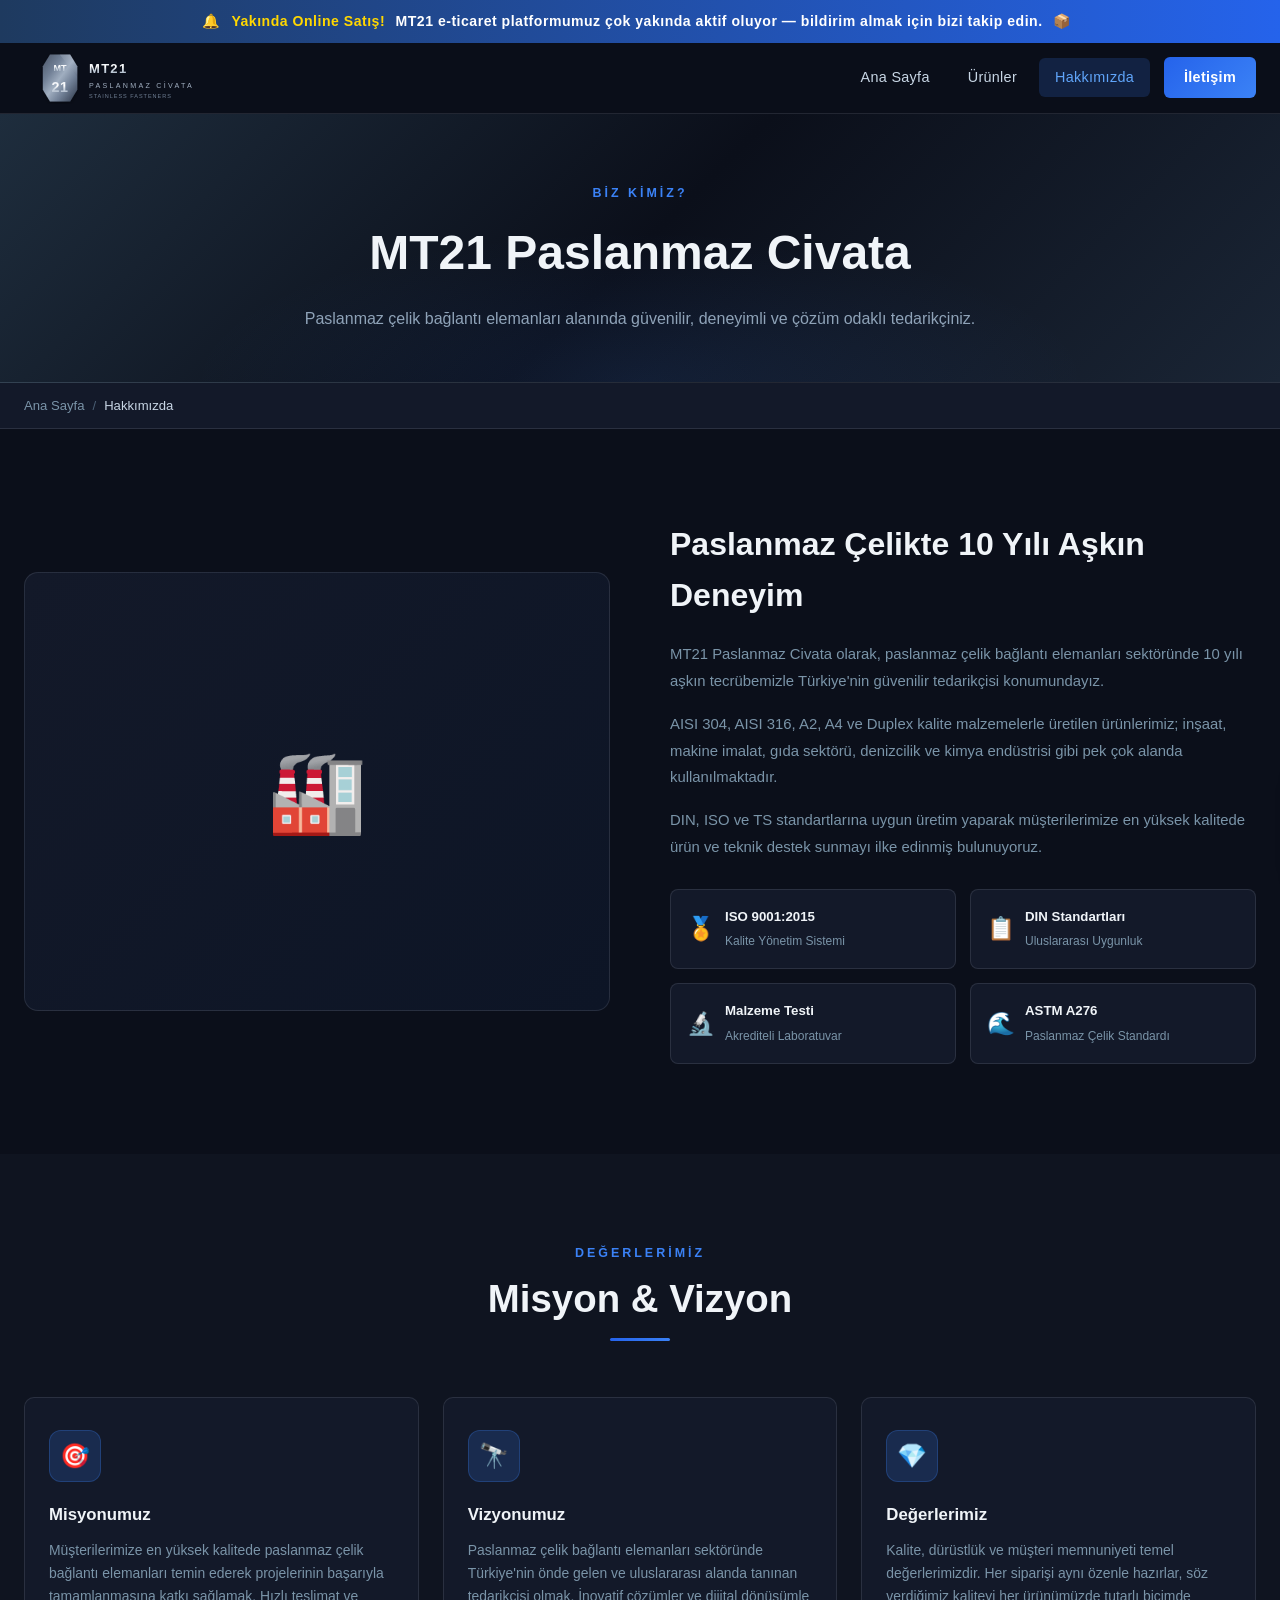
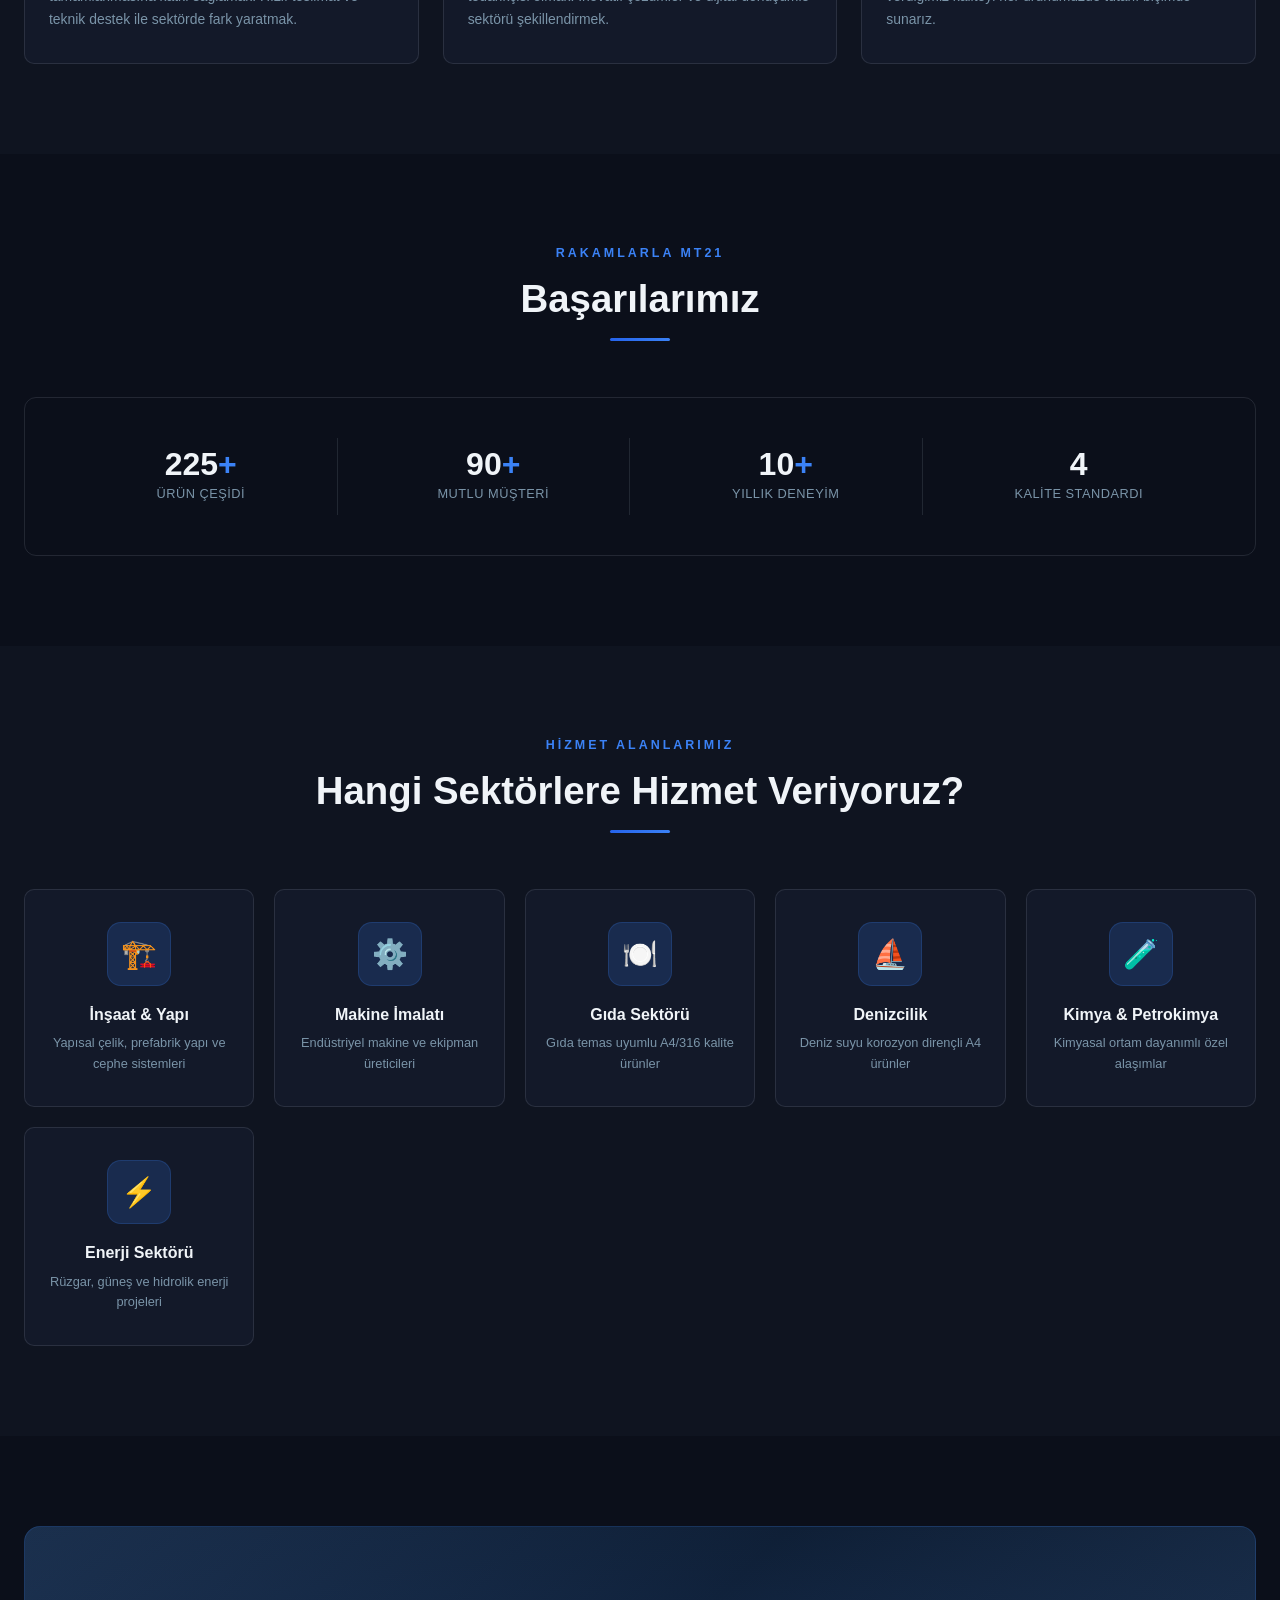
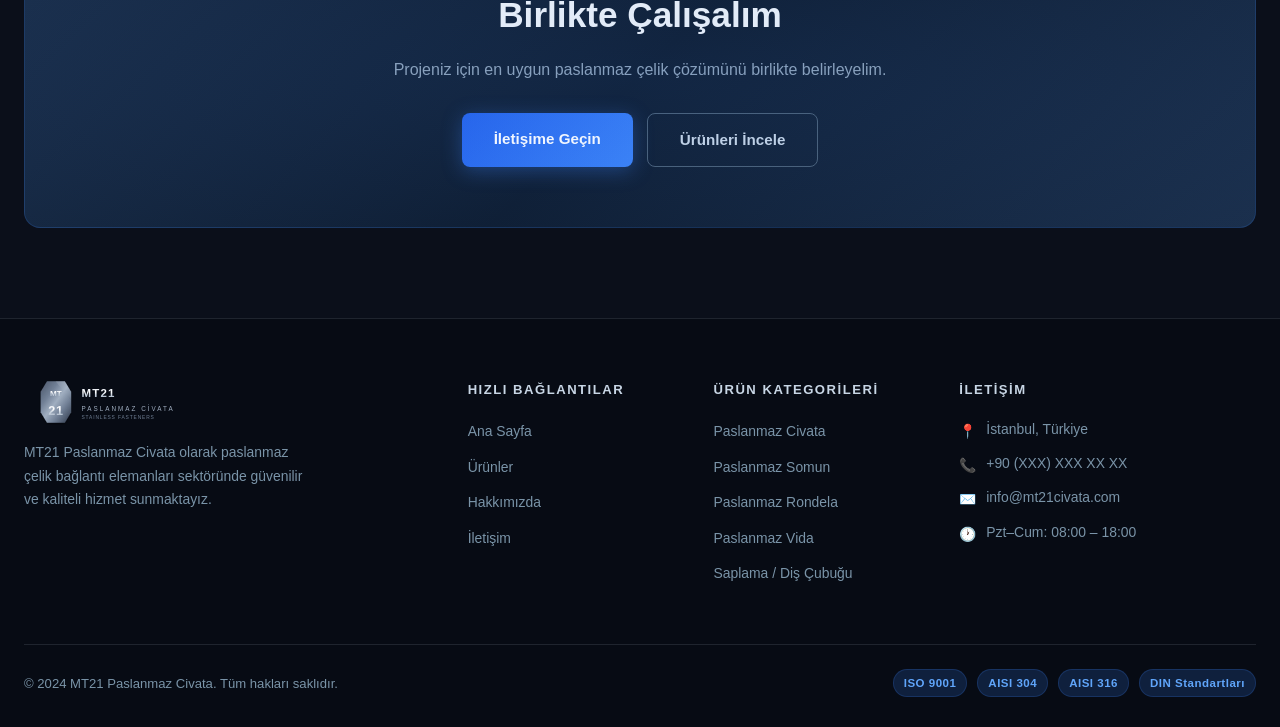
==== hakkimizda.html @ 6f1c07ac "MT21 Paslanmaz Civata tanıtım sitesi oluşturuldu - MT21 hexagon logolu SVG oluşturuldu (paslanmaz çe" ====
<!DOCTYPE html>
<html lang="tr">
<head>
  <meta charset="UTF-8" />
  <meta name="viewport" content="width=device-width, initial-scale=1.0" />
  <title>Hakkımızda | MT21 Paslanmaz Civata</title>
  <meta name="description" content="MT21 Paslanmaz Civata hakkında. Paslanmaz çelik bağlantı elemanları sektöründe deneyimli ve güvenilir tedarikçiniz." />
  <link rel="icon" type="image/svg+xml" href="images/logo.svg" />
  <link rel="stylesheet" href="css/style.css" />
</head>
<body>

  <div class="announcement-bar">
    🔔 <span>Yakında Online Satış!</span>
    MT21 e-ticaret platformumuz çok yakında aktif oluyor — bildirim almak için bizi takip edin.
    <span>📦</span>
  </div>

  <header>
    <div class="header-inner">
      <a href="index.html" class="logo">
        <img src="images/logo.svg" alt="MT21 Paslanmaz Civata Logo" />
      </a>
      <nav>
        <a href="index.html">Ana Sayfa</a>
        <a href="urunler.html">Ürünler</a>
        <a href="hakkimizda.html" class="active">Hakkımızda</a>
        <a href="iletisim.html" class="nav-contact-btn">İletişim</a>
      </nav>
      <button class="hamburger" id="hamburger" aria-label="Menü">
        <span></span><span></span><span></span>
      </button>
    </div>
    <div class="mobile-menu" id="mobileMenu">
      <a href="index.html">Ana Sayfa</a>
      <a href="urunler.html">Ürünler</a>
      <a href="hakkimizda.html" class="active">Hakkımızda</a>
      <a href="iletisim.html">İletişim</a>
    </div>
  </header>

  <div class="page-hero">
    <div class="page-hero-content">
      <div class="pre-title">Biz Kimiz?</div>
      <h1>MT21 Paslanmaz Civata</h1>
      <p>Paslanmaz çelik bağlantı elemanları alanında güvenilir, deneyimli ve çözüm odaklı tedarikçiniz.</p>
    </div>
  </div>

  <div class="breadcrumb">
    <div class="breadcrumb-inner">
      <a href="index.html">Ana Sayfa</a>
      <span class="sep">/</span>
      <span class="current">Hakkımızda</span>
    </div>
  </div>

  <main>

    <!-- HAKKIMIZDA TANITIM -->
    <div class="section">
      <div class="about-grid">
        <div class="about-visual">
          <div class="about-img-placeholder">🏭</div>
        </div>
        <div class="about-text">
          <h2>Paslanmaz Çelikte 10 Yılı Aşkın Deneyim</h2>
          <p>
            MT21 Paslanmaz Civata olarak, paslanmaz çelik bağlantı elemanları sektöründe
            10 yılı aşkın tecrübemizle Türkiye'nin güvenilir tedarikçisi konumundayız.
          </p>
          <p>
            AISI 304, AISI 316, A2, A4 ve Duplex kalite malzemelerle üretilen ürünlerimiz;
            inşaat, makine imalat, gıda sektörü, denizcilik ve kimya endüstrisi gibi
            pek çok alanda kullanılmaktadır.
          </p>
          <p>
            DIN, ISO ve TS standartlarına uygun üretim yaparak müşterilerimize en yüksek
            kalitede ürün ve teknik destek sunmayı ilke edinmiş bulunuyoruz.
          </p>
          <div class="cert-grid">
            <div class="cert-item">
              <span>🏅</span>
              <div>
                <strong>ISO 9001:2015</strong>
                <small>Kalite Yönetim Sistemi</small>
              </div>
            </div>
            <div class="cert-item">
              <span>📋</span>
              <div>
                <strong>DIN Standartları</strong>
                <small>Uluslararası Uygunluk</small>
              </div>
            </div>
            <div class="cert-item">
              <span>🔬</span>
              <div>
                <strong>Malzeme Testi</strong>
                <small>Akrediteli Laboratuvar</small>
              </div>
            </div>
            <div class="cert-item">
              <span>🌊</span>
              <div>
                <strong>ASTM A276</strong>
                <small>Paslanmaz Çelik Standardı</small>
              </div>
            </div>
          </div>
        </div>
      </div>
    </div>

    <!-- MİSYON VİZYON -->
    <div class="section-alt">
      <div class="section" style="max-width:1280px; margin:0 auto;">
        <div class="section-header">
          <div class="pre-title">Değerlerimiz</div>
          <h2>Misyon & Vizyon</h2>
          <div class="divider"></div>
        </div>
        <div class="features-grid">
          <div class="feature-card">
            <div class="feature-icon">🎯</div>
            <h3>Misyonumuz</h3>
            <p>
              Müşterilerimize en yüksek kalitede paslanmaz çelik bağlantı elemanları
              temin ederek projelerinin başarıyla tamamlanmasına katkı sağlamak.
              Hızlı teslimat ve teknik destek ile sektörde fark yaratmak.
            </p>
          </div>
          <div class="feature-card">
            <div class="feature-icon">🔭</div>
            <h3>Vizyonumuz</h3>
            <p>
              Paslanmaz çelik bağlantı elemanları sektöründe Türkiye'nin önde gelen
              ve uluslararası alanda tanınan tedarikçisi olmak. İnovatif çözümler
              ve dijital dönüşümle sektörü şekillendirmek.
            </p>
          </div>
          <div class="feature-card">
            <div class="feature-icon">💎</div>
            <h3>Değerlerimiz</h3>
            <p>
              Kalite, dürüstlük ve müşteri memnuniyeti temel değerlerimizdir.
              Her siparişi aynı özenle hazırlar, söz verdiğimiz kaliteyi her ürünümüzde
              tutarlı biçimde sunarız.
            </p>
          </div>
        </div>
      </div>
    </div>

    <!-- İSTATİSTİKLER -->
    <div class="section">
      <div class="section-header">
        <div class="pre-title">Rakamlarla MT21</div>
        <h2>Başarılarımız</h2>
        <div class="divider"></div>
      </div>
      <div class="stats-inner" style="border:1px solid var(--border); border-radius:12px; padding:40px;">
        <div class="stat-item">
          <div class="stat-num" data-target="500">0<span>+</span></div>
          <div class="stat-label">Ürün Çeşidi</div>
        </div>
        <div class="stat-item">
          <div class="stat-num" data-target="200">0<span>+</span></div>
          <div class="stat-label">Mutlu Müşteri</div>
        </div>
        <div class="stat-item">
          <div class="stat-num" data-target="10">0<span>+</span></div>
          <div class="stat-label">Yıllık Deneyim</div>
        </div>
        <div class="stat-item">
          <div class="stat-num" data-target="4">0</div>
          <div class="stat-label">Kalite Standardı</div>
        </div>
      </div>
    </div>

    <!-- SEKTÖRLER -->
    <div class="section-alt">
      <div class="section" style="max-width:1280px; margin:0 auto;">
        <div class="section-header">
          <div class="pre-title">Hizmet Alanlarımız</div>
          <h2>Hangi Sektörlere Hizmet Veriyoruz?</h2>
          <div class="divider"></div>
        </div>
        <div class="categories-grid">
          <div class="cat-card">
            <div class="cat-icon">🏗️</div>
            <h3>İnşaat & Yapı</h3>
            <p>Yapısal çelik, prefabrik yapı ve cephe sistemleri</p>
          </div>
          <div class="cat-card">
            <div class="cat-icon">⚙️</div>
            <h3>Makine İmalatı</h3>
            <p>Endüstriyel makine ve ekipman üreticileri</p>
          </div>
          <div class="cat-card">
            <div class="cat-icon">🍽️</div>
            <h3>Gıda Sektörü</h3>
            <p>Gıda temas uyumlu A4/316 kalite ürünler</p>
          </div>
          <div class="cat-card">
            <div class="cat-icon">⛵</div>
            <h3>Denizcilik</h3>
            <p>Deniz suyu korozyon dirençli A4 ürünler</p>
          </div>
          <div class="cat-card">
            <div class="cat-icon">🧪</div>
            <h3>Kimya & Petrokimya</h3>
            <p>Kimyasal ortam dayanımlı özel alaşımlar</p>
          </div>
          <div class="cat-card">
            <div class="cat-icon">⚡</div>
            <h3>Enerji Sektörü</h3>
            <p>Rüzgar, güneş ve hidrolik enerji projeleri</p>
          </div>
        </div>
      </div>
    </div>

    <!-- CTA -->
    <div class="section">
      <div class="cta-banner">
        <h2>Birlikte Çalışalım</h2>
        <p>Projeniz için en uygun paslanmaz çelik çözümünü birlikte belirleyelim.</p>
        <div class="cta-buttons">
          <a href="iletisim.html" class="btn-primary">İletişime Geçin</a>
          <a href="urunler.html" class="btn-outline">Ürünleri İncele</a>
        </div>
      </div>
    </div>

  </main>

  <footer>
    <div class="footer-inner">
      <div class="footer-grid">
        <div class="footer-brand">
          <img src="images/logo.svg" alt="MT21 Logo" />
          <p>MT21 Paslanmaz Civata olarak paslanmaz çelik bağlantı elemanları sektöründe güvenilir ve kaliteli hizmet sunmaktayız.</p>
        </div>
        <div class="footer-col">
          <h4>Hızlı Bağlantılar</h4>
          <ul>
            <li><a href="index.html">Ana Sayfa</a></li>
            <li><a href="urunler.html">Ürünler</a></li>
            <li><a href="hakkimizda.html">Hakkımızda</a></li>
            <li><a href="iletisim.html">İletişim</a></li>
          </ul>
        </div>
        <div class="footer-col">
          <h4>Ürün Kategorileri</h4>
          <ul>
            <li><a href="urunler.html">Paslanmaz Civata</a></li>
            <li><a href="urunler.html">Paslanmaz Somun</a></li>
            <li><a href="urunler.html">Paslanmaz Rondela</a></li>
            <li><a href="urunler.html">Paslanmaz Vida</a></li>
            <li><a href="urunler.html">Saplama / Diş Çubuğu</a></li>
          </ul>
        </div>
        <div class="footer-col footer-contact">
          <h4>İletişim</h4>
          <p><span>📍</span><span>İstanbul, Türkiye</span></p>
          <p><span>📞</span><span>+90 (XXX) XXX XX XX</span></p>
          <p><span>✉️</span><span>info@mt21civata.com</span></p>
          <p><span>🕐</span><span>Pzt–Cum: 08:00 – 18:00</span></p>
        </div>
      </div>
      <div class="footer-bottom">
        <p>© 2024 MT21 Paslanmaz Civata. Tüm hakları saklıdır.</p>
        <div class="badges">
          <span class="badge">ISO 9001</span>
          <span class="badge">AISI 304</span>
          <span class="badge">AISI 316</span>
          <span class="badge">DIN Standartları</span>
        </div>
      </div>
    </div>
  </footer>

  <div class="toast" id="toast">
    <div class="toast-icon">🛒</div>
    <div class="toast-body">
      <h4>Online Satış Geliyor!</h4>
      <p>E-ticaret sistemimiz çok yakında aktif olacak. Takipte kalın!</p>
    </div>
    <button class="toast-close" id="toastClose">✕</button>
  </div>

  <button class="back-top" id="backTop" title="Yukarı Çık">↑</button>

  <script src="js/main.js"></script>
</body>
</html>
---- css/style.css ----
/* ============================================
   MT21 PASLANMAZ CİVATA - Ana Stil Dosyası
   Renk Teması: Paslanmaz Çelik / Teknolojik
============================================ */

:root {
  --bg-dark:       #0B0F1A;
  --bg-card:       #131929;
  --bg-section:    #0F1420;
  --steel-light:   #C8D6E5;
  --steel-mid:     #8FA3B8;
  --steel-dark:    #4A5F74;
  --blue-accent:   #3B82F6;
  --blue-bright:   #60A5FA;
  --blue-glow:     rgba(59,130,246,0.18);
  --white:         #F0F4F8;
  --text-main:     #D1DCE8;
  --text-muted:    #7A94A8;
  --border:        rgba(200,214,229,0.12);
  --gradient-metal: linear-gradient(135deg, #1E2D3D 0%, #0B0F1A 50%, #1A2535 100%);
  --gradient-btn:  linear-gradient(135deg, #2563EB, #3B82F6);
  --shadow:        0 8px 32px rgba(0,0,0,0.5);
  --shadow-card:   0 4px 20px rgba(0,0,0,0.4);
  --radius:        10px;
  --transition:    all 0.3s ease;
}

* { margin: 0; padding: 0; box-sizing: border-box; }

html { scroll-behavior: smooth; }

body {
  font-family: 'Segoe UI', 'Inter', Arial, sans-serif;
  background: var(--bg-dark);
  color: var(--text-main);
  line-height: 1.6;
  overflow-x: hidden;
}

a { text-decoration: none; color: inherit; transition: var(--transition); }
ul { list-style: none; }
img { max-width: 100%; display: block; }
button { cursor: pointer; border: none; outline: none; }

/* ---- ANNOUNCEMENT BANNER ---- */
.announcement-bar {
  background: linear-gradient(90deg, #1e3a5f, #2563EB, #1e3a5f);
  background-size: 200% 100%;
  animation: bannerShift 4s ease infinite;
  text-align: center;
  padding: 10px 20px;
  font-size: 0.88rem;
  font-weight: 600;
  letter-spacing: 0.5px;
  color: #fff;
  position: relative;
  z-index: 100;
}
.announcement-bar span { color: #FFD700; margin: 0 6px; }
@keyframes bannerShift {
  0%   { background-position: 0% 50%; }
  50%  { background-position: 100% 50%; }
  100% { background-position: 0% 50%; }
}

/* ---- HEADER ---- */
header {
  position: sticky;
  top: 0;
  z-index: 999;
  background: rgba(11,15,26,0.95);
  backdrop-filter: blur(12px);
  border-bottom: 1px solid var(--border);
}
.header-inner {
  max-width: 1280px;
  margin: 0 auto;
  padding: 0 24px;
  display: flex;
  align-items: center;
  justify-content: space-between;
  height: 70px;
}
.logo img { height: 52px; width: auto; }

nav { display: flex; align-items: center; gap: 6px; }
nav a {
  padding: 8px 16px;
  border-radius: 6px;
  font-size: 0.9rem;
  font-weight: 500;
  color: var(--steel-light);
  letter-spacing: 0.3px;
}
nav a:hover, nav a.active {
  background: var(--blue-glow);
  color: var(--blue-bright);
}
.nav-contact-btn {
  margin-left: 8px;
  padding: 9px 20px !important;
  background: var(--gradient-btn) !important;
  color: #fff !important;
  border-radius: 6px !important;
  font-weight: 600 !important;
}
.nav-contact-btn:hover { opacity: 0.9; transform: translateY(-1px); }

.hamburger {
  display: none;
  flex-direction: column;
  gap: 5px;
  background: none;
  padding: 6px;
}
.hamburger span {
  display: block; width: 24px; height: 2px;
  background: var(--steel-light); border-radius: 2px;
  transition: var(--transition);
}

/* ---- HERO ---- */
.hero {
  position: relative;
  min-height: 92vh;
  display: flex;
  align-items: center;
  overflow: hidden;
  background: var(--gradient-metal);
}
.hero-bg {
  position: absolute; inset: 0;
  background:
    radial-gradient(ellipse 60% 50% at 70% 50%, rgba(59,130,246,0.12) 0%, transparent 70%),
    radial-gradient(ellipse 40% 60% at 10% 80%, rgba(59,130,246,0.07) 0%, transparent 60%);
}
.hero-grid {
  position: absolute; inset: 0;
  background-image:
    linear-gradient(rgba(200,214,229,0.04) 1px, transparent 1px),
    linear-gradient(90deg, rgba(200,214,229,0.04) 1px, transparent 1px);
  background-size: 50px 50px;
}
.hero-content {
  position: relative;
  max-width: 1280px;
  margin: 0 auto;
  padding: 80px 24px;
  display: grid;
  grid-template-columns: 1fr 1fr;
  gap: 60px;
  align-items: center;
}
.hero-text .tag {
  display: inline-flex; align-items: center; gap: 8px;
  background: var(--blue-glow);
  border: 1px solid rgba(59,130,246,0.3);
  padding: 6px 16px; border-radius: 50px;
  font-size: 0.8rem; font-weight: 600;
  color: var(--blue-bright); letter-spacing: 1px;
  text-transform: uppercase; margin-bottom: 24px;
}
.hero-text .tag::before {
  content: ''; width: 7px; height: 7px;
  background: var(--blue-accent); border-radius: 50%;
  animation: pulse 2s ease infinite;
}
@keyframes pulse {
  0%, 100% { opacity: 1; transform: scale(1); }
  50% { opacity: 0.5; transform: scale(1.5); }
}
.hero-text h1 {
  font-size: clamp(2.2rem, 4vw, 3.4rem);
  font-weight: 900;
  line-height: 1.15;
  color: var(--white);
  margin-bottom: 20px;
  letter-spacing: -0.5px;
}
.hero-text h1 .highlight {
  background: linear-gradient(90deg, var(--blue-accent), var(--blue-bright));
  -webkit-background-clip: text;
  -webkit-text-fill-color: transparent;
  background-clip: text;
}
.hero-text p {
  font-size: 1.05rem;
  color: var(--steel-mid);
  margin-bottom: 36px;
  max-width: 480px;
}
.hero-buttons { display: flex; gap: 14px; flex-wrap: wrap; }
.btn-primary {
  padding: 14px 32px;
  background: var(--gradient-btn);
  color: #fff;
  border-radius: 8px;
  font-size: 0.95rem; font-weight: 700;
  box-shadow: 0 4px 20px rgba(59,130,246,0.35);
  transition: var(--transition);
}
.btn-primary:hover { transform: translateY(-2px); box-shadow: 0 6px 28px rgba(59,130,246,0.5); }
.btn-outline {
  padding: 14px 32px;
  background: transparent;
  border: 1.5px solid var(--steel-dark);
  color: var(--steel-light);
  border-radius: 8px;
  font-size: 0.95rem; font-weight: 600;
  transition: var(--transition);
}
.btn-outline:hover { border-color: var(--blue-accent); color: var(--blue-bright); background: var(--blue-glow); }

.hero-visual {
  display: flex;
  justify-content: center;
  align-items: center;
}
.hero-visual-inner {
  position: relative;
  width: 380px; height: 380px;
}
.hex-ring {
  position: absolute;
  border-radius: 50%;
  border: 1px solid rgba(59,130,246,0.15);
  animation: spin 20s linear infinite;
}
.hex-ring:nth-child(1) { inset: 0; animation-duration: 25s; }
.hex-ring:nth-child(2) { inset: 30px; animation-duration: 18s; animation-direction: reverse; border-color: rgba(200,214,229,0.08); }
.hex-ring:nth-child(3) { inset: 60px; animation-duration: 30s; border-color: rgba(59,130,246,0.1); }
@keyframes spin { to { transform: rotate(360deg); } }

.hero-hex-center {
  position: absolute;
  top: 50%; left: 50%;
  transform: translate(-50%, -50%);
  width: 200px; height: 200px;
  display: flex; align-items: center; justify-content: center;
}
.hero-hex-center svg { width: 100%; height: 100%; filter: drop-shadow(0 0 20px rgba(59,130,246,0.4)); }

/* ---- STATS BAR ---- */
.stats-bar {
  background: var(--bg-card);
  border-top: 1px solid var(--border);
  border-bottom: 1px solid var(--border);
}
.stats-inner {
  max-width: 1280px; margin: 0 auto;
  padding: 30px 24px;
  display: grid;
  grid-template-columns: repeat(4, 1fr);
  gap: 20px;
}
.stat-item {
  text-align: center;
  padding: 10px;
  border-right: 1px solid var(--border);
}
.stat-item:last-child { border-right: none; }
.stat-num {
  font-size: 2rem; font-weight: 900;
  color: var(--white);
  line-height: 1;
}
.stat-num span { color: var(--blue-accent); }
.stat-label {
  font-size: 0.8rem;
  color: var(--text-muted);
  letter-spacing: 0.5px;
  margin-top: 4px;
  text-transform: uppercase;
}

/* ---- SECTIONS ---- */
.section {
  padding: 90px 24px;
  max-width: 1280px;
  margin: 0 auto;
}
.section-alt { background: var(--bg-section); }
.section-alt .section { max-width: unset; padding-left: 0; padding-right: 0; }
.section-alt .section > * { max-width: 1280px; margin-left: auto; margin-right: auto; padding: 0 24px; }

.section-header { text-align: center; margin-bottom: 56px; }
.section-header .pre-title {
  font-size: 0.78rem; font-weight: 700;
  color: var(--blue-accent); letter-spacing: 3px;
  text-transform: uppercase; margin-bottom: 12px;
}
.section-header h2 {
  font-size: clamp(1.8rem, 3vw, 2.6rem);
  font-weight: 800; color: var(--white);
  line-height: 1.2; margin-bottom: 16px;
}
.section-header p {
  font-size: 1rem; color: var(--text-muted);
  max-width: 580px; margin: 0 auto;
}
.divider {
  width: 60px; height: 3px;
  background: var(--gradient-btn);
  border-radius: 3px;
  margin: 16px auto 0;
}

/* ---- CATEGORIES ---- */
.categories-grid {
  display: grid;
  grid-template-columns: repeat(auto-fit, minmax(200px, 1fr));
  gap: 20px;
}
.cat-card {
  background: var(--bg-card);
  border: 1px solid var(--border);
  border-radius: var(--radius);
  padding: 32px 20px;
  text-align: center;
  cursor: pointer;
  transition: var(--transition);
  position: relative;
  overflow: hidden;
}
.cat-card::before {
  content: '';
  position: absolute;
  top: 0; left: 0; right: 0;
  height: 2px;
  background: var(--gradient-btn);
  transform: scaleX(0);
  transition: var(--transition);
}
.cat-card:hover { border-color: rgba(59,130,246,0.4); transform: translateY(-4px); box-shadow: var(--shadow-card); }
.cat-card:hover::before { transform: scaleX(1); }
.cat-icon {
  width: 64px; height: 64px;
  background: var(--blue-glow);
  border: 1px solid rgba(59,130,246,0.2);
  border-radius: 14px;
  display: flex; align-items: center; justify-content: center;
  margin: 0 auto 16px;
  font-size: 1.8rem;
  transition: var(--transition);
}
.cat-card:hover .cat-icon { background: rgba(59,130,246,0.25); transform: scale(1.05); }
.cat-card h3 { font-size: 1rem; font-weight: 700; color: var(--white); margin-bottom: 6px; }
.cat-card p { font-size: 0.8rem; color: var(--text-muted); }

/* ---- PRODUCTS GRID ---- */
.products-grid {
  display: grid;
  grid-template-columns: repeat(auto-fill, minmax(260px, 1fr));
  gap: 22px;
}
.product-card {
  background: var(--bg-card);
  border: 1px solid var(--border);
  border-radius: var(--radius);
  overflow: hidden;
  transition: var(--transition);
  cursor: pointer;
}
.product-card:hover { transform: translateY(-5px); box-shadow: var(--shadow); border-color: rgba(59,130,246,0.3); }
.product-img {
  height: 200px;
  background: linear-gradient(135deg, #131929, #1a2540);
  display: flex; align-items: center; justify-content: center;
  font-size: 3.5rem;
  border-bottom: 1px solid var(--border);
  position: relative;
  overflow: hidden;
}
.product-img::after {
  content: '';
  position: absolute; inset: 0;
  background: radial-gradient(ellipse at center, rgba(59,130,246,0.08) 0%, transparent 70%);
}
.product-badge {
  position: absolute; top: 12px; left: 12px;
  background: var(--gradient-btn);
  color: #fff;
  font-size: 0.7rem; font-weight: 700;
  padding: 3px 10px; border-radius: 50px;
  letter-spacing: 0.5px;
}
.product-info { padding: 18px; }
.product-info h3 { font-size: 0.97rem; font-weight: 700; color: var(--white); margin-bottom: 6px; }
.product-info p { font-size: 0.82rem; color: var(--text-muted); margin-bottom: 14px; line-height: 1.5; }
.product-meta { display: flex; align-items: center; justify-content: space-between; flex-wrap: wrap; gap: 8px; }
.product-material {
  font-size: 0.75rem; font-weight: 600;
  color: var(--blue-bright);
  background: var(--blue-glow);
  padding: 3px 10px; border-radius: 50px;
}
.product-link {
  font-size: 0.82rem; font-weight: 600;
  color: var(--steel-mid);
  display: flex; align-items: center; gap: 4px;
  transition: var(--transition);
}
.product-link:hover { color: var(--blue-bright); }

/* ---- FEATURES / WHY US ---- */
.features-grid {
  display: grid;
  grid-template-columns: repeat(auto-fit, minmax(260px, 1fr));
  gap: 24px;
}
.feature-card {
  background: var(--bg-card);
  border: 1px solid var(--border);
  border-radius: var(--radius);
  padding: 32px 24px;
  transition: var(--transition);
}
.feature-card:hover { border-color: rgba(59,130,246,0.3); box-shadow: var(--shadow-card); }
.feature-icon {
  width: 52px; height: 52px;
  background: var(--blue-glow);
  border: 1px solid rgba(59,130,246,0.25);
  border-radius: 12px;
  display: flex; align-items: center; justify-content: center;
  font-size: 1.5rem;
  margin-bottom: 20px;
}
.feature-card h3 { font-size: 1.05rem; font-weight: 700; color: var(--white); margin-bottom: 10px; }
.feature-card p { font-size: 0.87rem; color: var(--text-muted); line-height: 1.65; }

/* ---- MATERIALS ---- */
.materials-grid {
  display: grid;
  grid-template-columns: repeat(auto-fit, minmax(220px, 1fr));
  gap: 18px;
}
.material-card {
  background: linear-gradient(135deg, var(--bg-card), #0d1526);
  border: 1px solid var(--border);
  border-radius: var(--radius);
  padding: 24px;
  display: flex; align-items: center; gap: 16px;
  transition: var(--transition);
}
.material-card:hover { border-color: rgba(59,130,246,0.3); transform: translateX(4px); }
.material-dot {
  width: 14px; height: 14px;
  border-radius: 50%;
  flex-shrink: 0;
}
.material-info h4 { font-size: 0.95rem; font-weight: 700; color: var(--white); }
.material-info p { font-size: 0.78rem; color: var(--text-muted); }

/* ---- CTA BANNER ---- */
.cta-banner {
  background: linear-gradient(135deg, #1a2e4a 0%, #0d1b2e 50%, #1a2e4a 100%);
  border: 1px solid rgba(59,130,246,0.2);
  border-radius: 16px;
  padding: 60px 40px;
  text-align: center;
  position: relative;
  overflow: hidden;
}
.cta-banner::before {
  content: '';
  position: absolute;
  top: -50%; left: -50%;
  width: 200%; height: 200%;
  background: radial-gradient(ellipse at center, rgba(59,130,246,0.1) 0%, transparent 60%);
  pointer-events: none;
}
.cta-banner h2 { font-size: clamp(1.6rem, 3vw, 2.2rem); font-weight: 800; color: var(--white); margin-bottom: 14px; }
.cta-banner p { font-size: 1rem; color: var(--steel-mid); margin-bottom: 30px; }
.cta-buttons { display: flex; gap: 14px; justify-content: center; flex-wrap: wrap; }

/* ---- FOOTER ---- */
footer {
  background: #070B14;
  border-top: 1px solid var(--border);
  padding: 60px 24px 30px;
}
.footer-inner {
  max-width: 1280px; margin: 0 auto;
}
.footer-grid {
  display: grid;
  grid-template-columns: 2fr 1fr 1fr 1.5fr;
  gap: 48px;
  margin-bottom: 48px;
}
.footer-brand img { height: 46px; margin-bottom: 16px; }
.footer-brand p { font-size: 0.87rem; color: var(--text-muted); line-height: 1.7; max-width: 280px; }
.footer-col h4 {
  font-size: 0.82rem; font-weight: 700;
  color: var(--steel-light); letter-spacing: 1.5px;
  text-transform: uppercase; margin-bottom: 18px;
}
.footer-col ul li { margin-bottom: 10px; }
.footer-col ul li a { font-size: 0.87rem; color: var(--text-muted); }
.footer-col ul li a:hover { color: var(--blue-bright); }
.footer-contact p {
  font-size: 0.87rem; color: var(--text-muted);
  margin-bottom: 10px; display: flex; align-items: flex-start; gap: 10px;
}
.footer-contact p span:first-child { color: var(--blue-accent); flex-shrink: 0; margin-top: 2px; }
.footer-bottom {
  border-top: 1px solid var(--border);
  padding-top: 24px;
  display: flex; align-items: center; justify-content: space-between;
  flex-wrap: wrap; gap: 12px;
}
.footer-bottom p { font-size: 0.82rem; color: var(--text-muted); }
.footer-bottom .badges { display: flex; gap: 10px; flex-wrap: wrap; }
.badge {
  font-size: 0.72rem; font-weight: 600;
  padding: 4px 10px; border-radius: 50px;
  background: var(--blue-glow);
  border: 1px solid rgba(59,130,246,0.2);
  color: var(--blue-bright); letter-spacing: 0.5px;
}

/* ---- PAGE HERO (inner pages) ---- */
.page-hero {
  background: var(--gradient-metal);
  border-bottom: 1px solid var(--border);
  padding: 70px 24px 50px;
  text-align: center;
  position: relative;
  overflow: hidden;
}
.page-hero::before {
  content: '';
  position: absolute; inset: 0;
  background: radial-gradient(ellipse 50% 80% at 50% 100%, rgba(59,130,246,0.1) 0%, transparent 70%);
}
.page-hero-content { position: relative; max-width: 700px; margin: 0 auto; }
.page-hero .pre-title {
  font-size: 0.78rem; font-weight: 700;
  color: var(--blue-accent); letter-spacing: 3px;
  text-transform: uppercase; margin-bottom: 12px;
}
.page-hero h1 {
  font-size: clamp(2rem, 4vw, 3rem);
  font-weight: 900; color: var(--white); margin-bottom: 14px;
}
.page-hero p { font-size: 1rem; color: var(--steel-mid); }

/* ---- BREADCRUMB ---- */
.breadcrumb {
  background: var(--bg-card);
  border-bottom: 1px solid var(--border);
  padding: 12px 24px;
}
.breadcrumb-inner {
  max-width: 1280px; margin: 0 auto;
  display: flex; align-items: center; gap: 8px;
  font-size: 0.82rem; color: var(--text-muted);
}
.breadcrumb-inner a { color: var(--text-muted); }
.breadcrumb-inner a:hover { color: var(--blue-bright); }
.breadcrumb-inner .sep { color: var(--steel-dark); }
.breadcrumb-inner .current { color: var(--steel-light); }

/* ---- FILTER BAR ---- */
.filter-bar {
  display: flex; gap: 10px; flex-wrap: wrap;
  margin-bottom: 36px;
}
.filter-btn {
  padding: 8px 18px;
  background: var(--bg-card);
  border: 1px solid var(--border);
  border-radius: 50px;
  color: var(--text-muted);
  font-size: 0.85rem; font-weight: 500;
  transition: var(--transition);
}
.filter-btn:hover, .filter-btn.active {
  background: var(--blue-glow);
  border-color: rgba(59,130,246,0.4);
  color: var(--blue-bright);
}

/* ---- CONTACT FORM ---- */
.contact-grid {
  display: grid;
  grid-template-columns: 1fr 1.4fr;
  gap: 48px;
  align-items: start;
}
.contact-info h3 { font-size: 1.3rem; font-weight: 700; color: var(--white); margin-bottom: 24px; }
.contact-item {
  display: flex; gap: 16px;
  margin-bottom: 24px;
  align-items: flex-start;
}
.contact-icon {
  width: 44px; height: 44px;
  background: var(--blue-glow);
  border: 1px solid rgba(59,130,246,0.25);
  border-radius: 10px;
  display: flex; align-items: center; justify-content: center;
  font-size: 1.1rem; flex-shrink: 0;
}
.contact-item h4 { font-size: 0.85rem; font-weight: 600; color: var(--steel-mid); margin-bottom: 4px; text-transform: uppercase; letter-spacing: 0.5px; }
.contact-item p { font-size: 0.92rem; color: var(--text-main); }

.form-card {
  background: var(--bg-card);
  border: 1px solid var(--border);
  border-radius: 14px;
  padding: 36px;
}
.form-card h3 { font-size: 1.2rem; font-weight: 700; color: var(--white); margin-bottom: 28px; }
.form-row { display: grid; grid-template-columns: 1fr 1fr; gap: 16px; }
.form-group { margin-bottom: 18px; }
.form-group label { display: block; font-size: 0.82rem; font-weight: 600; color: var(--steel-mid); margin-bottom: 7px; letter-spacing: 0.3px; }
.form-group input,
.form-group select,
.form-group textarea {
  width: 100%;
  background: var(--bg-dark);
  border: 1px solid var(--border);
  border-radius: 7px;
  padding: 11px 14px;
  color: var(--text-main);
  font-size: 0.9rem;
  font-family: inherit;
  transition: var(--transition);
}
.form-group input:focus,
.form-group select:focus,
.form-group textarea:focus {
  outline: none;
  border-color: var(--blue-accent);
  box-shadow: 0 0 0 3px rgba(59,130,246,0.12);
}
.form-group textarea { resize: vertical; min-height: 120px; }
.form-group select option { background: var(--bg-dark); }
.form-submit { width: 100%; padding: 14px; background: var(--gradient-btn); color: #fff; border-radius: 8px; font-size: 0.95rem; font-weight: 700; transition: var(--transition); }
.form-submit:hover { opacity: 0.9; transform: translateY(-1px); }

/* ---- ABOUT PAGE ---- */
.about-grid { display: grid; grid-template-columns: 1fr 1fr; gap: 60px; align-items: center; }
.about-visual {
  position: relative;
  display: flex; align-items: center; justify-content: center;
}
.about-img-placeholder {
  width: 100%;
  aspect-ratio: 4/3;
  background: linear-gradient(135deg, #131929, #0d1526);
  border: 1px solid var(--border);
  border-radius: 14px;
  display: flex; align-items: center; justify-content: center;
  font-size: 5rem;
}
.about-text h2 { font-size: clamp(1.6rem, 2.5vw, 2.2rem); font-weight: 800; color: var(--white); margin-bottom: 20px; }
.about-text p { font-size: 0.93rem; color: var(--text-muted); line-height: 1.8; margin-bottom: 16px; }
.cert-grid { display: grid; grid-template-columns: 1fr 1fr; gap: 14px; margin-top: 28px; }
.cert-item {
  background: var(--bg-card); border: 1px solid var(--border);
  border-radius: 8px; padding: 16px;
  display: flex; align-items: center; gap: 10px;
}
.cert-item span:first-child { font-size: 1.4rem; }
.cert-item strong { font-size: 0.83rem; color: var(--white); display: block; }
.cert-item small { font-size: 0.75rem; color: var(--text-muted); }

/* ---- TOAST NOTIFICATION ---- */
.toast {
  position: fixed; bottom: 30px; right: 30px;
  background: var(--bg-card);
  border: 1px solid rgba(59,130,246,0.3);
  border-radius: 12px;
  padding: 16px 20px;
  max-width: 320px;
  box-shadow: var(--shadow);
  z-index: 9999;
  display: flex; align-items: center; gap: 14px;
  transform: translateX(120%);
  transition: transform 0.4s cubic-bezier(0.34, 1.56, 0.64, 1);
}
.toast.show { transform: translateX(0); }
.toast-icon { font-size: 1.5rem; flex-shrink: 0; }
.toast-body h4 { font-size: 0.9rem; font-weight: 700; color: var(--white); margin-bottom: 3px; }
.toast-body p { font-size: 0.78rem; color: var(--text-muted); }
.toast-close {
  position: absolute; top: 8px; right: 10px;
  background: none; color: var(--text-muted);
  font-size: 1rem; line-height: 1;
  transition: var(--transition);
}
.toast-close:hover { color: var(--white); }

/* ---- BACK TO TOP ---- */
.back-top {
  position: fixed; bottom: 30px; left: 30px;
  width: 42px; height: 42px;
  background: var(--bg-card);
  border: 1px solid var(--border);
  border-radius: 50%;
  display: flex; align-items: center; justify-content: center;
  font-size: 1rem; color: var(--steel-light);
  opacity: 0; pointer-events: none;
  transition: var(--transition);
  z-index: 999;
}
.back-top.visible { opacity: 1; pointer-events: all; }
.back-top:hover { background: var(--blue-glow); border-color: var(--blue-accent); color: var(--blue-bright); }

/* ---- MOBILE MENU ---- */
.mobile-menu {
  display: none;
  background: rgba(11,15,26,0.98);
  backdrop-filter: blur(16px);
  border-bottom: 1px solid var(--border);
  padding: 16px 24px 24px;
}
.mobile-menu.open { display: block; }
.mobile-menu a {
  display: block;
  padding: 12px 0;
  border-bottom: 1px solid var(--border);
  font-size: 0.95rem; font-weight: 500;
  color: var(--text-main);
}
.mobile-menu a:last-child { border-bottom: none; }
.mobile-menu a:hover, .mobile-menu a.active { color: var(--blue-bright); }

/* ---- RESPONSIVE ---- */
@media (max-width: 1024px) {
  .footer-grid { grid-template-columns: 1fr 1fr; gap: 36px; }
}
@media (max-width: 768px) {
  nav { display: none; }
  .hamburger { display: flex; }
  .hero-content { grid-template-columns: 1fr; gap: 40px; text-align: center; }
  .hero-text p { max-width: 100%; }
  .hero-buttons { justify-content: center; }
  .hero-visual { order: -1; }
  .hero-visual-inner { width: 260px; height: 260px; }
  .stats-inner { grid-template-columns: repeat(2, 1fr); }
  .stat-item:nth-child(2) { border-right: none; }
  .contact-grid { grid-template-columns: 1fr; }
  .about-grid { grid-template-columns: 1fr; }
  .footer-grid { grid-template-columns: 1fr 1fr; gap: 28px; }
  .form-row { grid-template-columns: 1fr; }
  .footer-bottom { justify-content: center; text-align: center; }
  .cta-banner { padding: 40px 24px; }
}
@media (max-width: 480px) {
  .stats-inner { grid-template-columns: 1fr 1fr; }
  .footer-grid { grid-template-columns: 1fr; }
  .toast { right: 16px; left: 16px; max-width: unset; bottom: 16px; }
  .back-top { left: 16px; bottom: 16px; }
  .hero-visual-inner { width: 200px; height: 200px; }
}
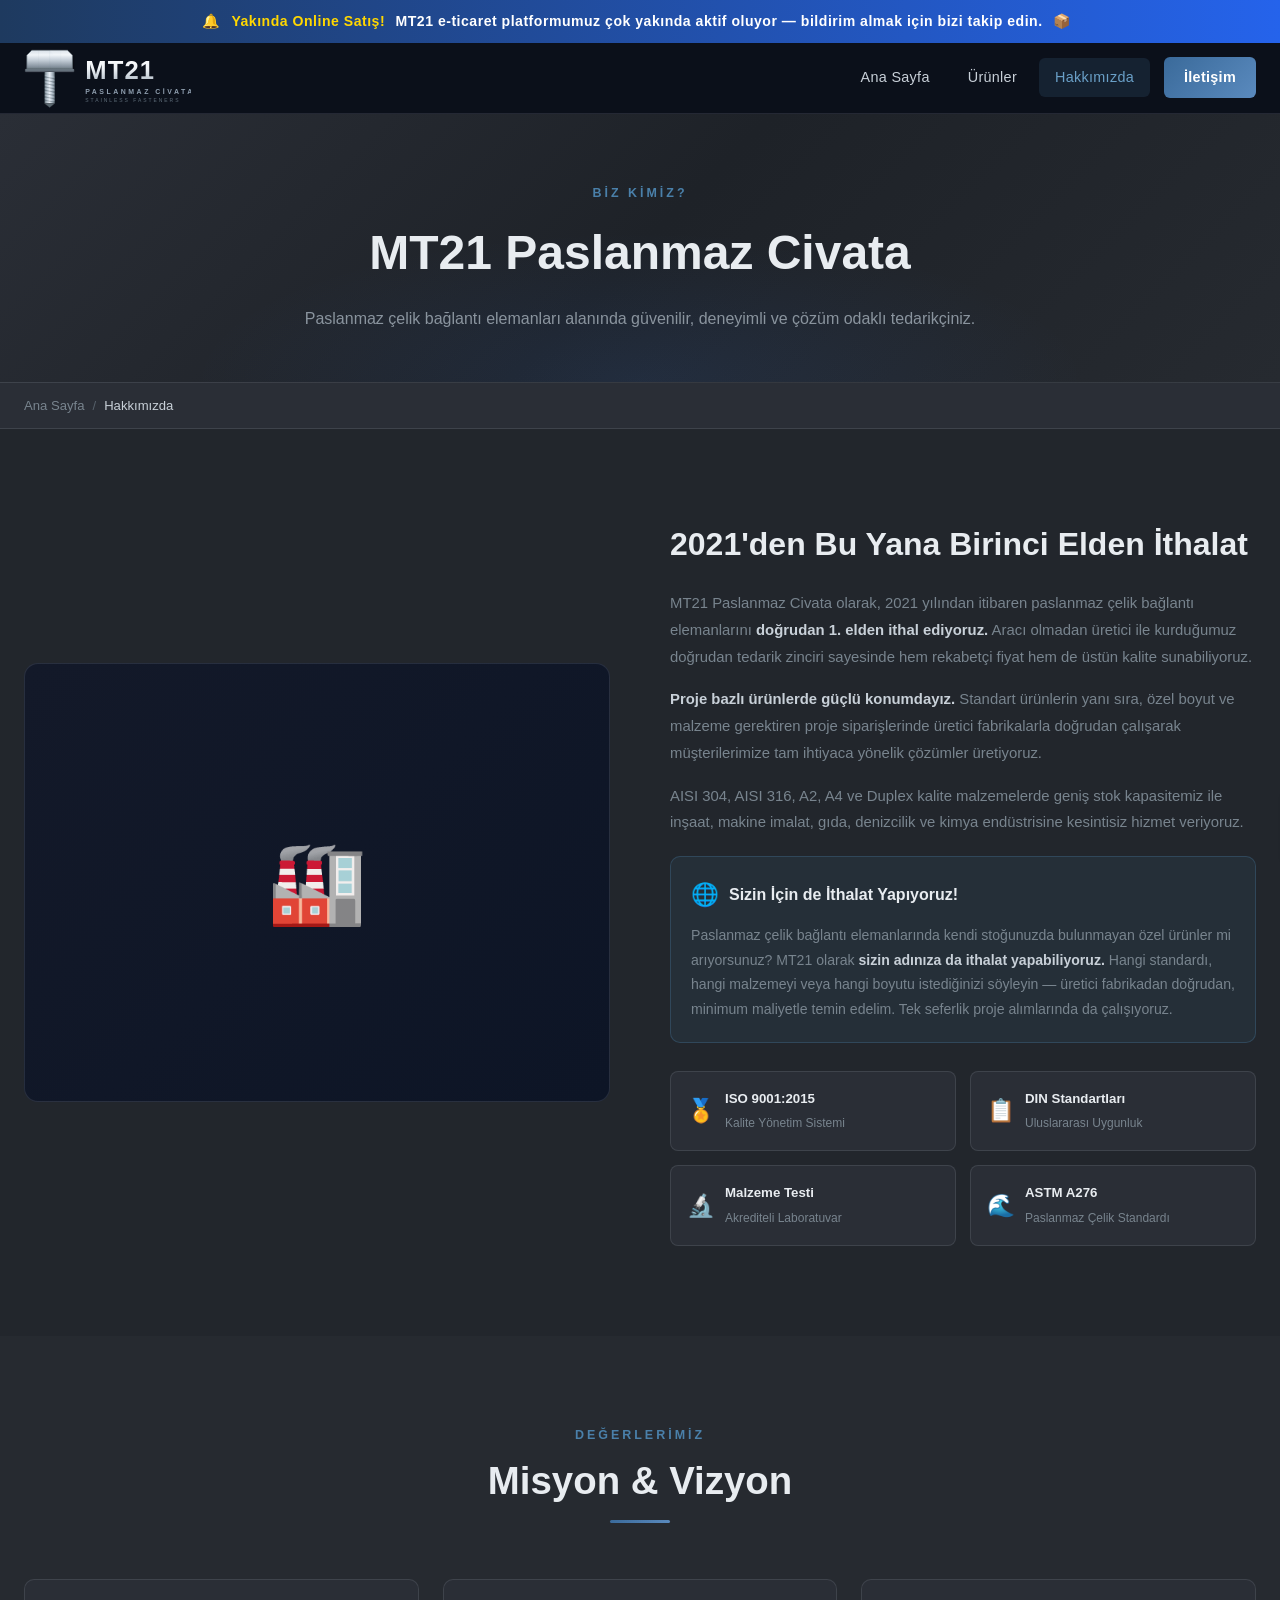
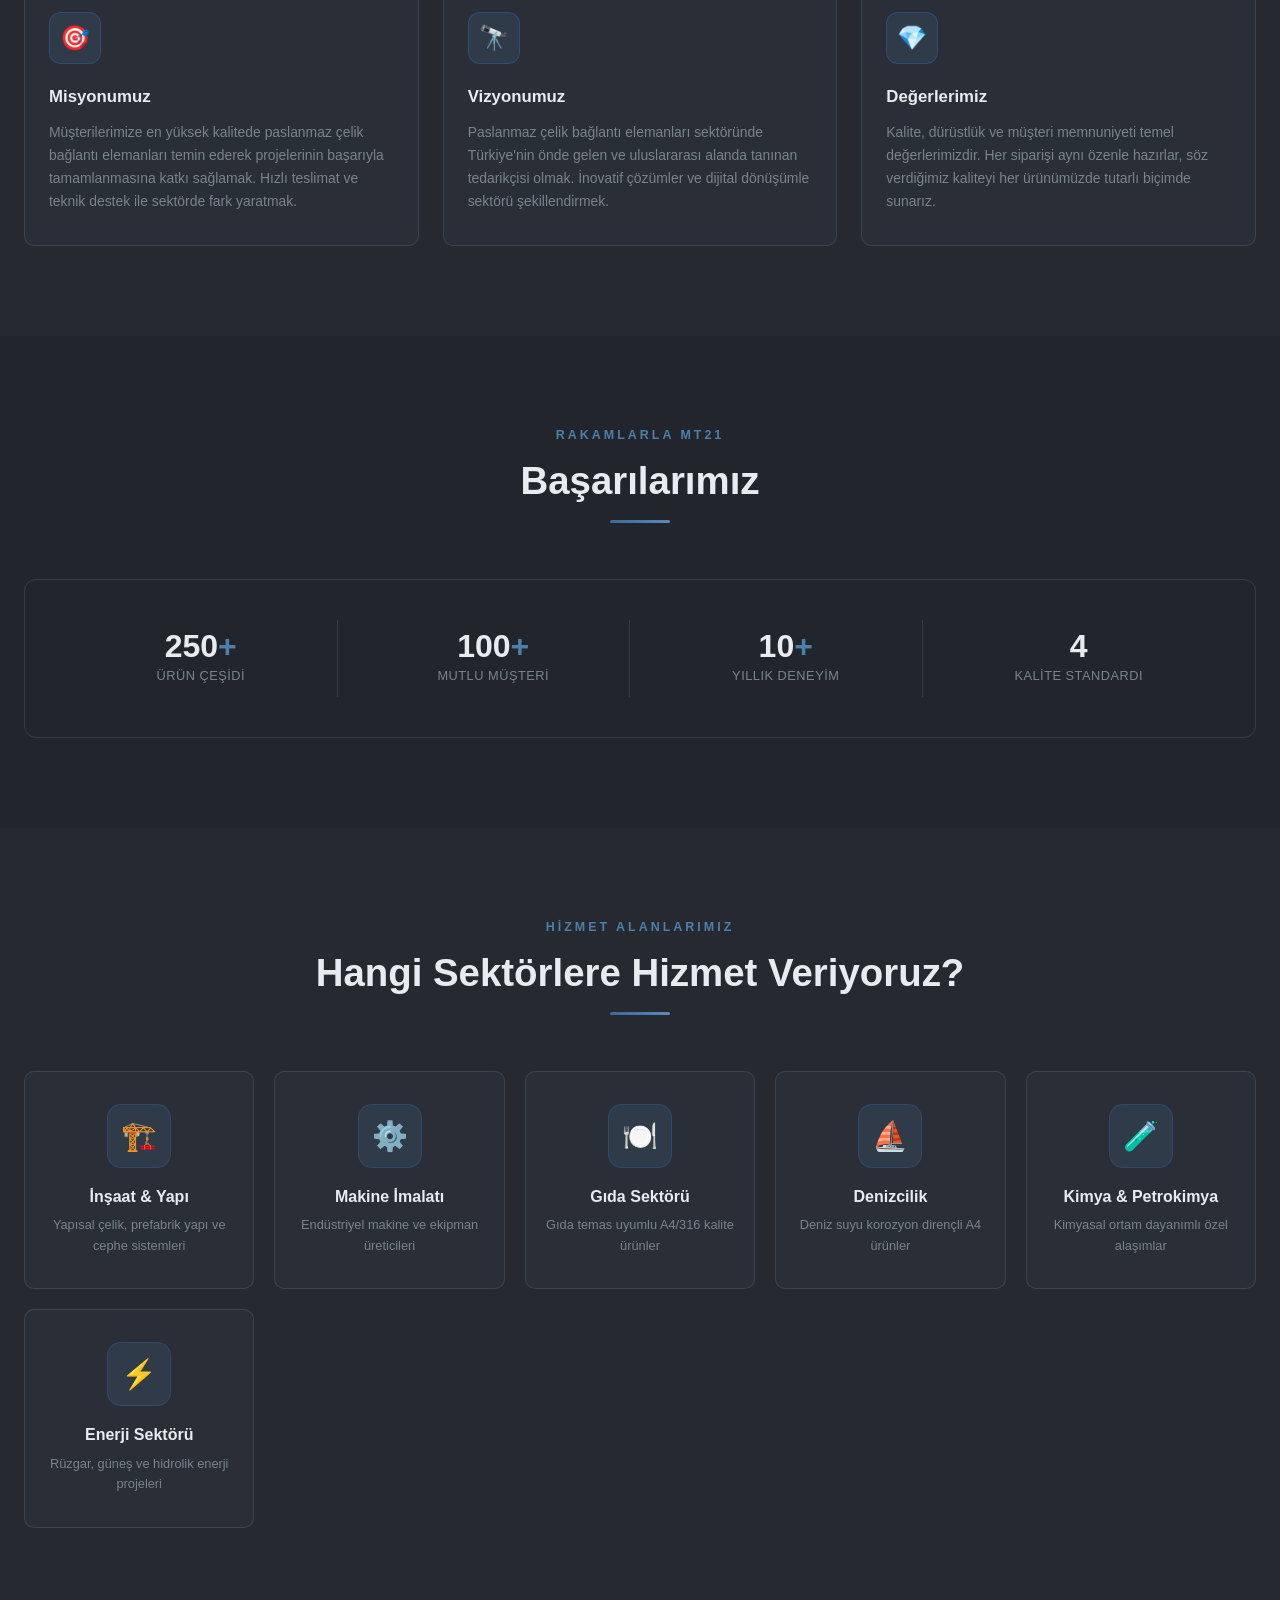
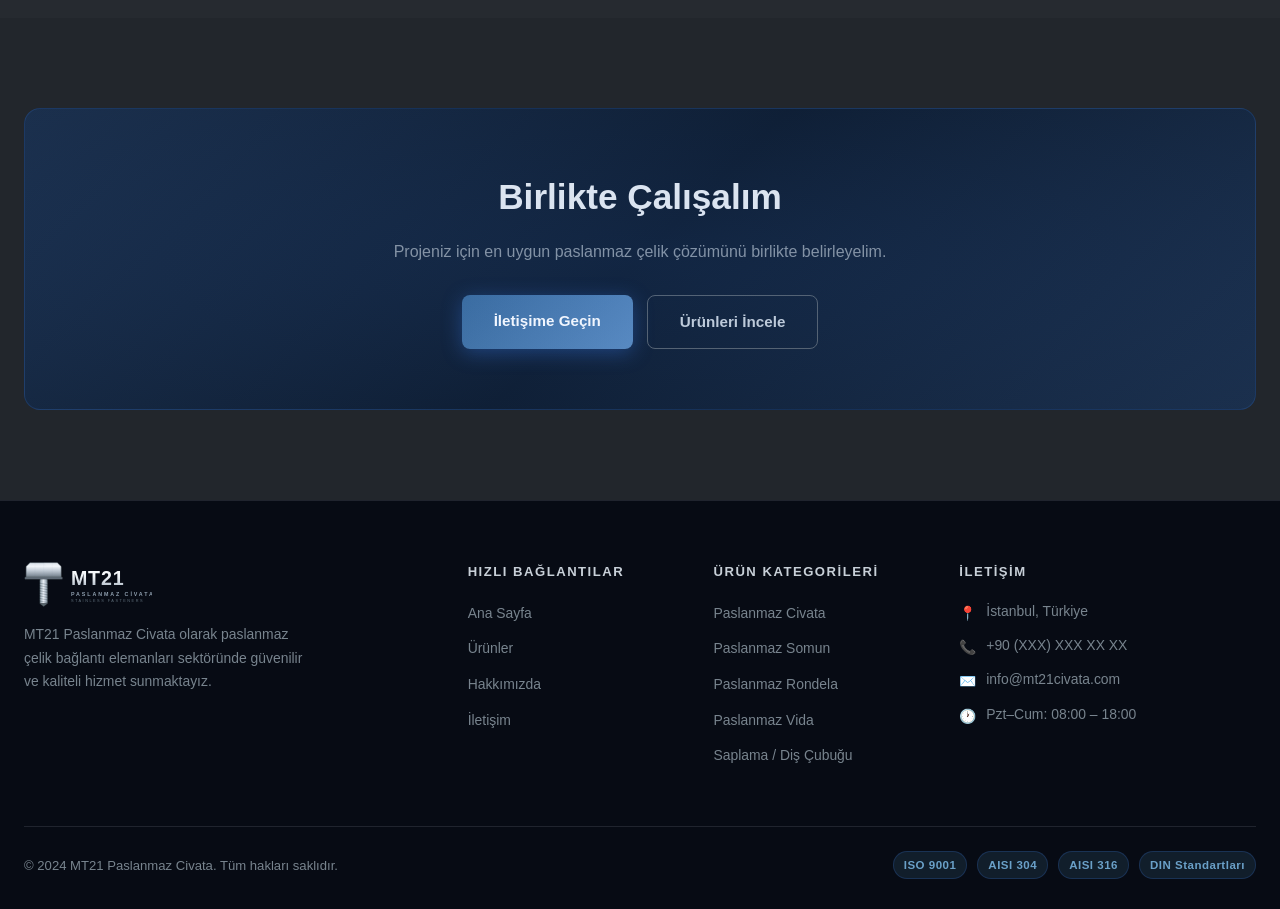
==== commit 752e1374: "Logo, renk teması, fotoğraf yükleme ve hakkımızda güncellendi - Logo: DIN 933 civata yan görünüşü (k" ====
--- a/hakkimizda.html
+++ b/hakkimizda.html
@@ -64,20 +64,36 @@
           <div class="about-img-placeholder">🏭</div>
         </div>
         <div class="about-text">
-          <h2>Paslanmaz Çelikte 10 Yılı Aşkın Deneyim</h2>
+          <h2>2021'den Bu Yana Birinci Elden İthalat</h2>
           <p>
-            MT21 Paslanmaz Civata olarak, paslanmaz çelik bağlantı elemanları sektöründe
-            10 yılı aşkın tecrübemizle Türkiye'nin güvenilir tedarikçisi konumundayız.
+            MT21 Paslanmaz Civata olarak, 2021 yılından itibaren paslanmaz çelik bağlantı
+            elemanlarını <strong style="color:var(--steel-light);">doğrudan 1. elden ithal ediyoruz.</strong>
+            Aracı olmadan üretici ile kurduğumuz doğrudan tedarik zinciri sayesinde hem
+            rekabetçi fiyat hem de üstün kalite sunabiliyoruz.
           </p>
           <p>
-            AISI 304, AISI 316, A2, A4 ve Duplex kalite malzemelerle üretilen ürünlerimiz;
-            inşaat, makine imalat, gıda sektörü, denizcilik ve kimya endüstrisi gibi
-            pek çok alanda kullanılmaktadır.
+            <strong style="color:var(--steel-light);">Proje bazlı ürünlerde güçlü konumdayız.</strong>
+            Standart ürünlerin yanı sıra, özel boyut ve malzeme gerektiren proje siparişlerinde
+            üretici fabrikalarla doğrudan çalışarak müşterilerimize tam ihtiyaca yönelik çözümler üretiyoruz.
           </p>
           <p>
-            DIN, ISO ve TS standartlarına uygun üretim yaparak müşterilerimize en yüksek
-            kalitede ürün ve teknik destek sunmayı ilke edinmiş bulunuyoruz.
+            AISI 304, AISI 316, A2, A4 ve Duplex kalite malzemelerde geniş stok kapasitemiz
+            ile inşaat, makine imalat, gıda, denizcilik ve kimya endüstrisine kesintisiz hizmet veriyoruz.
           </p>
+          <!-- Pazarlama Kutusu -->
+          <div style="background:rgba(74,128,170,0.1); border:1px solid rgba(74,128,170,0.3); border-radius:10px; padding:20px; margin-top:20px;">
+            <div style="display:flex; align-items:center; gap:10px; margin-bottom:10px;">
+              <span style="font-size:1.4rem;">🌐</span>
+              <strong style="color:var(--white); font-size:1rem;">Sizin İçin de İthalat Yapıyoruz!</strong>
+            </div>
+            <p style="font-size:0.88rem; color:var(--text-muted); line-height:1.75; margin:0;">
+              Paslanmaz çelik bağlantı elemanlarında kendi stoğunuzda bulunmayan özel ürünler mi arıyorsunuz?
+              MT21 olarak <strong style="color:var(--steel-light);">sizin adınıza da ithalat yapabiliyoruz.</strong>
+              Hangi standardı, hangi malzemeyi veya hangi boyutu istediğinizi söyleyin —
+              üretici fabrikadan doğrudan, minimum maliyetle temin edelim.
+              Tek seferlik proje alımlarında da çalışıyoruz.
+            </p>
+          </div>
           <div class="cert-grid">
             <div class="cert-item">
               <span>🏅</span>
--- a/css/style.css
+++ b/css/style.css
@@ -4,23 +4,24 @@
 ============================================ */
 
 :root {
-  --bg-dark:       #0B0F1A;
-  --bg-card:       #131929;
-  --bg-section:    #0F1420;
-  --steel-light:   #C8D6E5;
-  --steel-mid:     #8FA3B8;
-  --steel-dark:    #4A5F74;
-  --blue-accent:   #3B82F6;
-  --blue-bright:   #60A5FA;
-  --blue-glow:     rgba(59,130,246,0.18);
-  --white:         #F0F4F8;
-  --text-main:     #D1DCE8;
-  --text-muted:    #7A94A8;
-  --border:        rgba(200,214,229,0.12);
-  --gradient-metal: linear-gradient(135deg, #1E2D3D 0%, #0B0F1A 50%, #1A2535 100%);
-  --gradient-btn:  linear-gradient(135deg, #2563EB, #3B82F6);
-  --shadow:        0 8px 32px rgba(0,0,0,0.5);
-  --shadow-card:   0 4px 20px rgba(0,0,0,0.4);
+  /* Paslanmaz Çelik Renk Teması — koyu çelik gri, siyah değil */
+  --bg-dark:       #22262C;
+  --bg-card:       #2A2E36;
+  --bg-section:    #262A30;
+  --steel-light:   #C8D0D8;
+  --steel-mid:     #8A949E;
+  --steel-dark:    #56606A;
+  --blue-accent:   #4A80AA;
+  --blue-bright:   #6AA0C8;
+  --blue-glow:     rgba(74,128,170,0.16);
+  --white:         #E8ECF0;
+  --text-main:     #C4CCD4;
+  --text-muted:    #78848E;
+  --border:        rgba(180,192,204,0.14);
+  --gradient-metal: linear-gradient(135deg, #2A2E36 0%, #1E2228 50%, #262A30 100%);
+  --gradient-btn:  linear-gradient(135deg, #3A6A9A, #5A8ABE);
+  --shadow:        0 8px 32px rgba(0,0,0,0.45);
+  --shadow-card:   0 4px 20px rgba(0,0,0,0.35);
   --radius:        10px;
   --transition:    all 0.3s ease;
 }
@@ -81,7 +82,7 @@
   justify-content: space-between;
   height: 70px;
 }
-.logo img { height: 52px; width: auto; }
+.logo img { height: 60px; width: auto; }
 
 nav { display: flex; align-items: center; gap: 6px; }
 nav a {
@@ -364,18 +365,68 @@
 .product-card:hover { transform: translateY(-5px); box-shadow: var(--shadow); border-color: rgba(59,130,246,0.3); }
 .product-img {
   height: 200px;
-  background: linear-gradient(135deg, #131929, #1a2540);
+  background: linear-gradient(135deg, #262A32, #1E2228);
   display: flex; align-items: center; justify-content: center;
   font-size: 3.5rem;
   border-bottom: 1px solid var(--border);
   position: relative;
   overflow: hidden;
+  cursor: pointer;
 }
 .product-img::after {
   content: '';
   position: absolute; inset: 0;
-  background: radial-gradient(ellipse at center, rgba(59,130,246,0.08) 0%, transparent 70%);
-}
+  background: radial-gradient(ellipse at center, rgba(74,128,170,0.08) 0%, transparent 70%);
+  pointer-events: none;
+}
+.product-img img.uploaded-img {
+  position: absolute; inset: 0;
+  width: 100%; height: 100%;
+  object-fit: cover;
+  z-index: 1;
+}
+/* Fotoğraf yükleme overlay */
+.img-upload-overlay {
+  position: absolute; inset: 0;
+  background: rgba(0,0,0,0);
+  display: flex; flex-direction: column;
+  align-items: center; justify-content: center;
+  gap: 6px;
+  z-index: 2;
+  transition: background 0.25s ease;
+  opacity: 0;
+}
+.product-card:hover .img-upload-overlay { opacity: 1; background: rgba(0,0,0,0.55); }
+.img-upload-overlay .upload-icon {
+  width: 44px; height: 44px;
+  background: rgba(255,255,255,0.12);
+  border: 1.5px solid rgba(255,255,255,0.4);
+  border-radius: 50%;
+  display: flex; align-items: center; justify-content: center;
+  font-size: 1.2rem;
+  backdrop-filter: blur(4px);
+  transition: var(--transition);
+}
+.img-upload-overlay:hover .upload-icon { background: rgba(74,128,170,0.5); border-color: var(--blue-bright); }
+.img-upload-overlay span {
+  font-size: 0.72rem; font-weight: 600;
+  color: rgba(255,255,255,0.85);
+  letter-spacing: 0.5px;
+  text-shadow: 0 1px 3px rgba(0,0,0,0.5);
+}
+/* Remove photo button */
+.img-remove-btn {
+  position: absolute; top: 8px; right: 8px;
+  z-index: 3;
+  background: rgba(220,50,50,0.8);
+  border: none; border-radius: 50%;
+  width: 26px; height: 26px;
+  color: #fff; font-size: 0.75rem;
+  display: none; align-items: center; justify-content: center;
+  cursor: pointer; transition: var(--transition);
+}
+.product-card:hover .img-remove-btn { display: flex; }
+.img-remove-btn:hover { background: rgba(220,50,50,1); }
 .product-badge {
   position: absolute; top: 12px; left: 12px;
   background: var(--gradient-btn);
